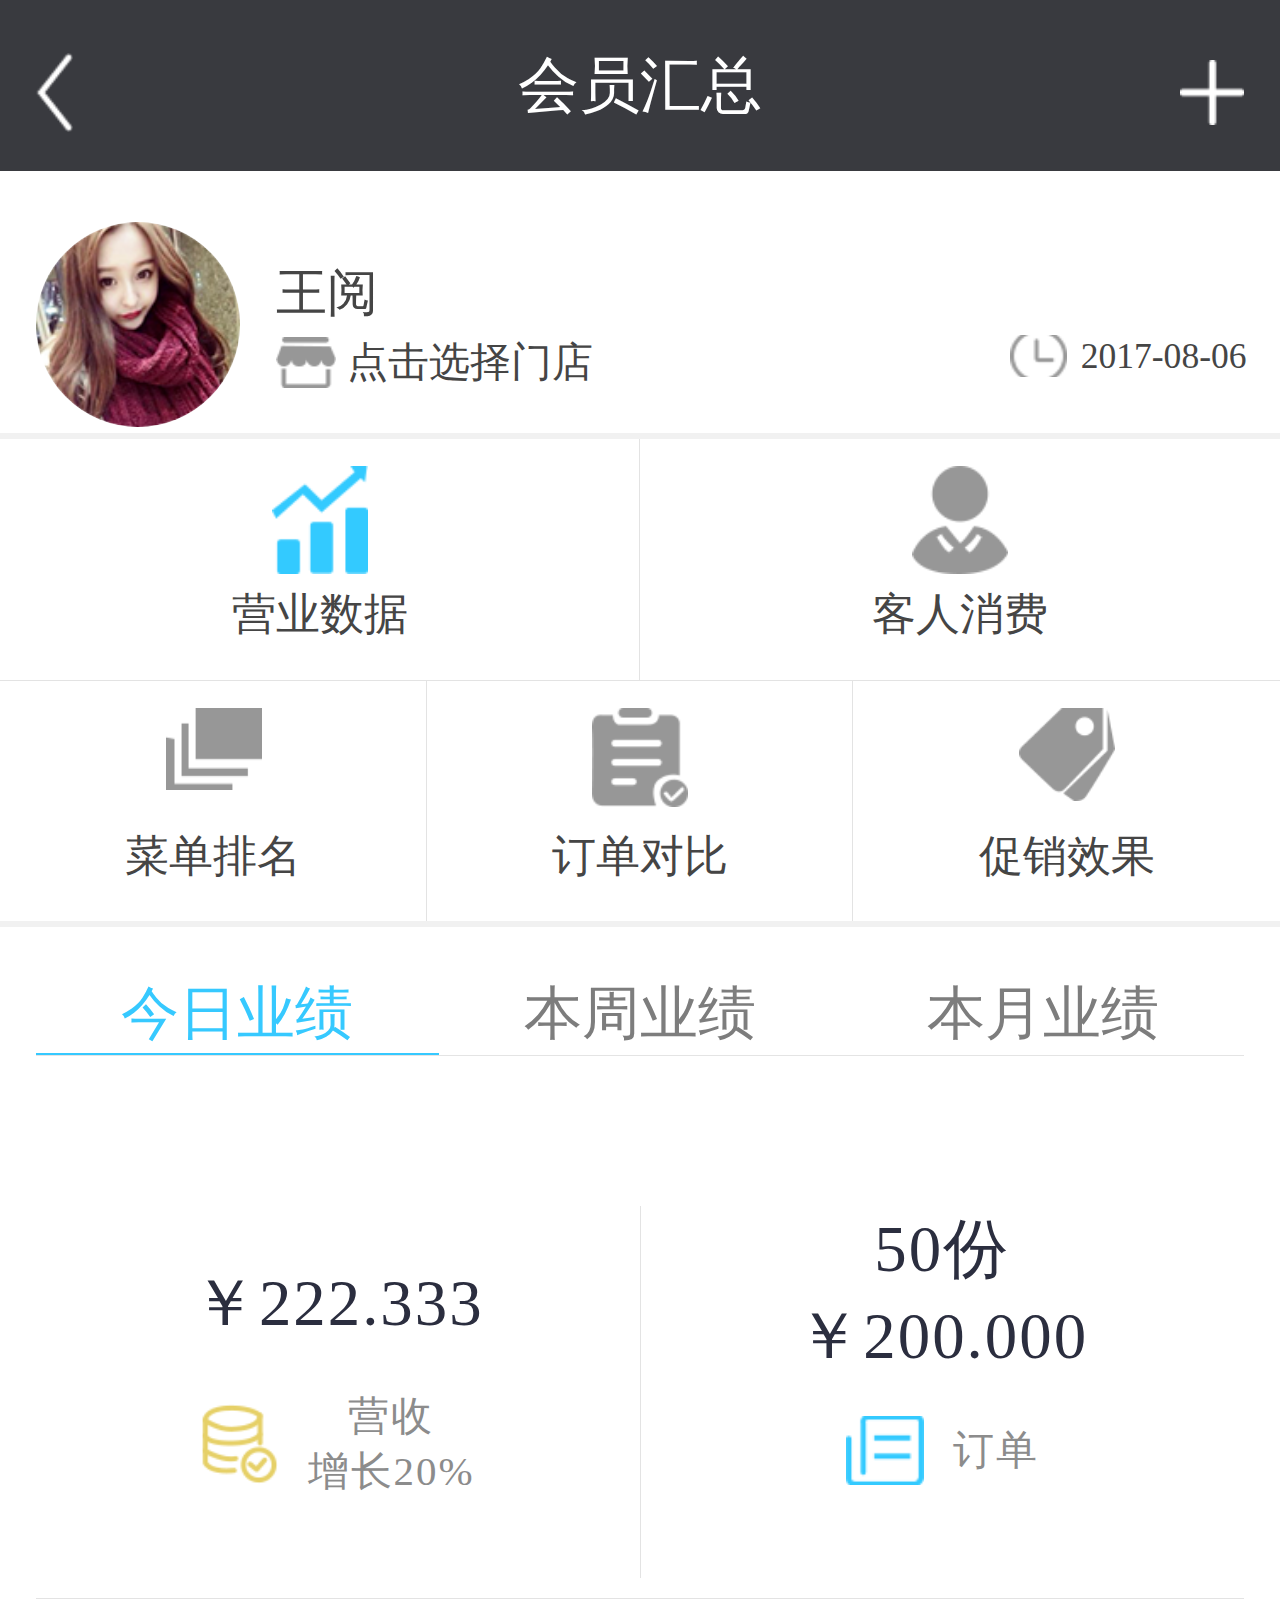
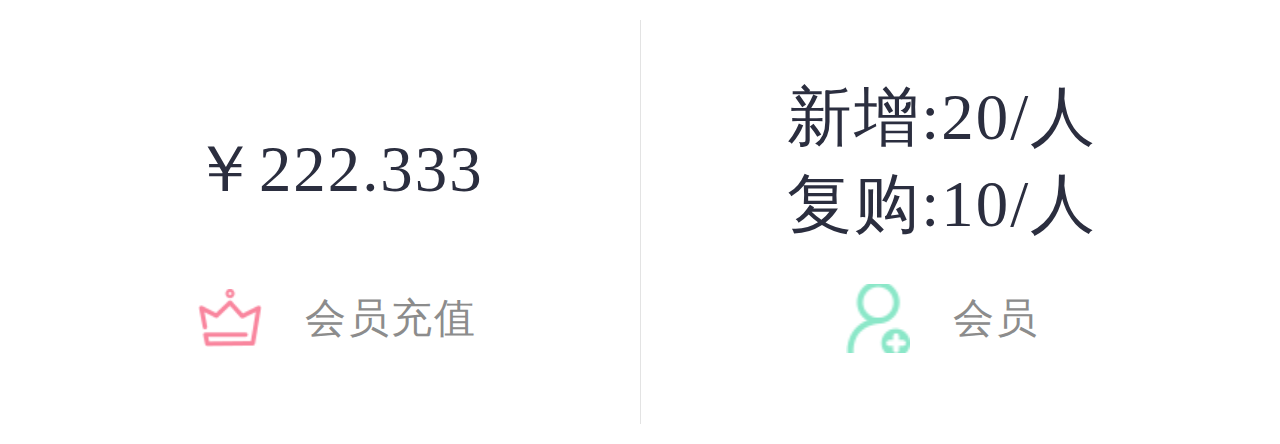
==== bb.html @ bf276a0b "bbb" ====
<!DOCTYPE html>
<html>
	<head>
		<meta charset="UTF-8">
		<meta name="viewport" content="width=device-width,initial-scale=1.0,user-scalable=0" />
		<title></title>

		<link rel="stylesheet" type="text/css" href="css/public.css" />
		<link rel="stylesheet" type="text/css" href="css/bb.css" />
		
		
		<script src="js/width.js" type="text/javascript" charset="utf-8"></script>
		<script type="text/javascript">
			to.setFontSize(18);
			window.onload = function() {
				window.onresize = function() {
					to.setFontSize(18);
				}
			}
		</script>
	</head>
	<body>
		
		<!--		头部-->
		<header>
			<ul class="clearlr">
				<li>
					<a href="javascript:history.go(-1)" class="left"><img src="image/huitui.png" /></a>
				</li>
				<li>
					会员汇总
				</li>
				<li>
					<a class="right">
						<img src="image/menu.png" />
					</a>
					<div>
						<a href="">添加门店</a>
						<a href="">添加片区</a>
						<a href="">添加用户</a>
					</div>
				</li>
			</ul>
		</header>
		<script src="js/anios.js" type="text/javascript" charset="utf-8"></script>
<!--		用户-->
		<div class="user">
				<div class="mleft">
					<img src="image/tou.png"/>
				</div>
				<div class="wid">
					<p>王阅</p>
					<div class="clearlr">
						<a href="javascript:void(0)">点击选择门店</a>
						<span>2017-08-06</span>
					</div>
				</div>
		</div>
		<div class="tianchongs">
			
		</div>
		
<!--		菜单-->
		
		<div class="menu">
			<ul>
				<li class="clearlr">
					<div>
						<a href="">
							<span>营业数据</span>
						</a>
					</div>
					<div>
						<a href="">
							<span>客人消费</span>
						</a>
					</div>
				</li>
				<li class="clearlr">
					<div>
						<a href="">
							<span>菜单排名</span>
						</a>
					</div>
					<div>
						<a href="">
							<span>订单对比</span>
						</a>
					</div>
					<div>
						<a href="">
							<span>促销效果</span>
						</a>
					</div>
				</li>
			</ul>
		</div>
		<div class="tianchongs">
			
		</div>
		
<!--		业绩-->
		<div class="performance">
			<ol class="clearlr">
				<li class="active">
					今日业绩
				</li>
				<li>
					本周业绩
				</li>
				<li>
					本月业绩
				</li>
			</ol>
			
			<ul class="active">
				<li>
					<div>
						<div>
							<p>￥222.333</p>
						</div>
						<p>
							<span>
								营收<br />
								增长20%
							</span>
						</p>
					</div>
					<div>
						<div>
							<p>50份</p>
							<p>￥200.000</p>
						</div>
						<p>
							<span>订单</span>
						</p>
					</div>
				</li>
				<li>
					<div>
						<div>
							<p>￥222.333</p>
						</div>
						<p>
							<span>会员充值</span>
						</p>
					</div>
					<div>
						<div>
							<p>
								新增:20/人
							</p>
							<p>
								复购:10/人
							</p>
						</div>
						<p>
							<span>会员</span>
						</p>
					</div>
				</li>
			</ul>
			
			
			<ul>
				<li>
					<div>
						<div>
							<p>555.333</p>
						</div>
						<p>
							<span>
								营收<br />
								增长20%
							</span>
						</p>
					</div>
					<div>
						<div>
							<p>50份</p>
							<p>￥200.000</p>
						</div>
						<p>
							<span>订单</span>
						</p>
					</div>
				</li>
				<li>
					<div>
						<div>
							<p>￥222.333</p>
						</div>
						<p>
							<span>会员充值</span>
						</p>
					</div>
					<div>
						<div>
							<p>
								新增:20/人
							</p>
							<p>
								复购:10/人
							</p>
						</div>
						<p>
							<span>会员</span>
						</p>
					</div>
				</li>
			</ul>
			
			
			<ul>
				<li>
					<div>
						<div>
							<p>￥888.333</p>
						</div>
						<p>
							<span>
								营收<br />
								增长20%
							</span>
						</p>
					</div>
					<div>
						<div>
							<p>50份</p>
							<p>￥200.000</p>
						</div>
						<p>
							<span>订单</span>
						</p>
					</div>
				</li>
				<li>
					<div>
						<div>
							<p>￥222.333</p>
						</div>
						<p>
							<span>会员充值</span>
						</p>
					</div>
					<div>
						<div>
							<p>
								新增:20/人
							</p>
							<p>
								复购:10/人
							</p>
						</div>
						<p>
							<span>会员</span>
						</p>
					</div>
				</li>
			</ul>
		</div>
		
		
		<script src="js/jquery-3.2.1.js" type="text/javascript" charset="utf-8"></script>
		<script src="js/header.js" type="text/javascript" charset="utf-8"></script>
		<script src="js/bb.js" type="text/javascript" charset="utf-8"></script>
	</body>
</html>
---- css/public.css ----
body,html,h1,h2,h3,h4,h5,h6,p,div,ul,li,ol,dt,dd,dl,u,i,a{
	margin: 0;
	padding: 0;
	font-family: pingfang;
}
ul,li,ol{
	list-style: none;
}
img{
	width: 100%;
	height: auto;
}
button{
	outline: none;
}
a{
	text-decoration: none;
}
a:focus,a:active{
	border: none;
	background: none;
}
.clearlr:after{
	content: "";
	display: block;
	clear: both;
	height: 0;
	line-height: 0;
	visibility: hidden;
}
.clearlr{
	zoom: 1;
}

@font-face {
	font-family:pingfang;
	src: url("../font/PingFang Medium.ttf");
}




/*<!--		头部-->*/
header{
	background: #393A3F;
	color: #ffffff;
	position: relative;
}
header ul li{
	float: left;
	width: 33.333333%;
	
	height: 2.4rem;
	line-height: 2.4rem;
}
header ul li:nth-child(1) a{
	display: block;
	width: 2.5rem;
	margin-left: 0.5rem;
}
header ul li:nth-child(1) a img{
	display: inline-block;
	vertical-align: middle;
	width: 0.528rem;
}
header ul li:nth-child(2){
	font-size: 0.864rem;
	text-align: center;
}
header ul li:nth-child(3){
	text-align: right;
}
header ul li:nth-child(3)>a{
	display: block;
	float: right;
	width: 2.5rem;
	margin-right: 0.5rem;
	text-align: right;
}
header ul li:nth-child(3)>a img{
	display: inline-block;
	width: 0.912rem;
	vertical-align: middle;
}
header ul li:nth-child(3) div{
	position: absolute;
	right: 2.5rem;
	top: 2rem;
	background: white;
	box-shadow: 1px 0px 1px #D2D2D2,
				-1px 0px 1px #D2D2D2,
				0px 1px 1px #D2D2D2,
				0px -1px 1px #D2D2D2;
	display: none;
	z-index: 99999;
}
header ul li:nth-child(3) div.active{
	display: block;
}
header ul li:nth-child(3) div a{
	display: block;
	color: #4a4a4a;
	font-size: 0.65rem;
	line-height: initial;
	padding: 0.3rem 0.8rem;
	padding-left: 1.5rem;
}
header ul li:nth-child(3) div a:nth-child(1){
	background: url(../image/mendian.png) no-repeat 0.3rem center;
	background-size:1rem auto;
}
header ul li:nth-child(3) div a:nth-child(2){
	background: url(../image/pianqu.png) no-repeat 0.5rem center;
	background-size:0.7rem auto;
}
header ul li:nth-child(3) div a:nth-child(3){
	background: url(../image/yonghu.png) no-repeat 0.4rem center;
	background-size:1rem auto;
}
header ul li:nth-child(3) div a:nth-child(n+2){
	border-top:1px solid #CECECE;
}
---- css/bb.css ----
/*body{
	background: #F1F1F1;
}*/
.tianchongs{
	height: 6px;
	background: #F1F1F1;
}
.user{
	font-size: 0;
	padding-top: 0.72rem;
	background: white;
	padding-bottom:6px;
}
.user>div{
	display: inline-block;
	vertical-align: middle;
}
.user>div:nth-child(1){
	width: 2.88rem;
	height: 2.88rem;
	border-radius:50%;
	margin-left:0.5rem;
	margin-right: 0.5rem;
}
.user>div:nth-child(1) img{
	width: 2.88rem;
	height: 2.88rem;
	border-radius:50%;
}
.user>div:nth-child(2) {
	width: 13.65rem;
}
.user>div:nth-child(2) p{
	color: #454545;
	font-size: 0.72rem;
}
.user>div:nth-child(2) div{
	margin-top:0.1rem;
}
.user>div:nth-child(2) div a{
	float: left;
	font-size: 0.576rem;
	color: #454545;
	padding-left: 1rem;
	background: url(../image/mendian01.png) no-repeat 0 center;
	background-size:0.85rem auto;
}
.user>div:nth-child(2) div span{
	float: right;
	color: #454545;
	padding-left: 1rem;
	background: url(../image/time.png) no-repeat 0 center;
	background-size:0.8rem auto;
	font-size: 0.5rem;
}

/*<!--		菜单-->*/
.menu{
	background: white;
/*	padding: 0.384rem 0 0.504rem 0;*/
}
.menu ul{
	text-align: center;
}
.menu ul li{

}
.menu ul li div a{
	display: block;
	font-size: 0.624rem;
	color: #454545;
/*	padding: 2.5rem 0 0.5rem 0;*/
	padding: 2.04rem 0 0.504rem 0;
}
.menu ul li:nth-child(1){
	border-bottom: 1px solid #E3E3E3;
}
.menu ul li:nth-child(1) div{
	float: left;
	width: 50%;
	position: relative;
}
.menu ul li:nth-child(1) div:nth-child(1):before{
	content: "";
	position: absolute;
	right: 0;
	top: 0;
	bottom: 0;
	width: 1px;
	background: #E3E3E3;
}
.menu ul li:nth-child(2) div{
	float: left;
	width:33.333333%;
	position: relative;
}
.menu ul li:nth-child(2) div:not(:last-child):before{
	content: "";
	position: absolute;
	right: 0;
	top: 0;
	bottom: 0;
	width: 1px;
	background: #E3E3E3;
}
.menu ul li:nth-child(1) div:nth-child(1) a{
	background: url(../image/yingyeshujku.png) no-repeat center 0.384rem;
	background-size:1.344rem auto;
}
.menu ul li:nth-child(1) div:nth-child(2) a{
	background: url(../image/keren.png) no-repeat center 0.384rem;
	background-size:1.344rem auto;
}
.menu ul li:nth-child(2) div:nth-child(1) a{
	background: url(../image/paiming.png) no-repeat center 0.384rem;
	background-size:1.344rem auto;
}
.menu ul li:nth-child(2) div:nth-child(2) a{
	background: url(../image/duibi.png) no-repeat center 0.384rem;
	background-size:1.344rem auto;
}
.menu ul li:nth-child(2) div:nth-child(3) a{
	background: url(../image/xiaoguo.png) no-repeat center 0.384rem;
	background-size:1.344rem auto;
}


/*<!--		业绩-->*/
.performance{
	background: white;
	padding: 0 0.5rem;
}
.performance ol{
	border-bottom: 1px solid #E4E4E4;
}
.performance ol li{
	float: left;
	width: 33.333333%;
	text-align: center;
	color: #7d7d7d;
	font-size: 0.816rem;
	padding: 0.672rem 0 0 0;
}
.performance ol li.active{
	color: #36c9ff;
	border-bottom: 2px solid #36C9FF;
}
.performance  ul{
	padding-top: 2.112rem;
	display: none;
}
.performance  ul.active{
	display: block;
}
.performance  ul li{
	font-size: 0;
	position: relative;
	padding-bottom: 0.288rem;
}
.performance  ul li>div{
	display: inline-block;
	width: 50%;
	text-align: center;
	vertical-align: bottom;
	padding-bottom: 1rem;
	letter-spacing: 2px;
}
.performance  ul li>div>div{
	color: #2b2e3f;
	font-size: 0.912rem;
	margin-bottom: 0.5rem;
	position: relative;
}
.performance  ul li>div>p{
	
}
.performance  ul li>div>p span{
	display: inline-block;
	color: #8c8c8c;
	font-size: 0.576rem;
	padding: 0.1rem 0;
	padding-left: 1.5rem;
}
.performance  ul li:nth-child(1) div:nth-child(1) span{
	background: url(../image/yingshou.png) no-repeat 0 center;
	background-size:1.08rem auto;
}
.performance  ul li:nth-child(1) div:nth-child(2) span{
	background: url(../image/dingdan.png) no-repeat 0 center;
	background-size:1.1rem auto;
	margin-bottom: 0.3rem;
}
.performance  ul li:nth-child(2) div:nth-child(1) span{
	background: url(../image/huiyuanchognzhi.png) no-repeat 0 center;
	margin-top: 0.5rem;
	background-size:0.9rem auto;
}
.performance  ul li:nth-child(2) div:nth-child(2) span{
	background: url(../image/lvhuiyuan.png) no-repeat 0 center;
	background-size:0.9rem auto;
}
.performance  ul li:nth-child(1){
	border-bottom: 1px solid #E3E3E3;
	margin-bottom: 0.288rem;
}
.performance  ul li:nth-child(1) div:nth-child(2):before{
	content: "";
	position: absolute;
	left: 50%;
	top: 0;
	bottom: 0.288rem;
	width: 1px;
	background: #E3E3E3;
}
.performance  ul li:nth-child(2) div:nth-child(2):before{
	content: "";
	position: absolute;
	left: 50%;
	top: 0;
	bottom: 0.288rem;
	width: 1px;
	background: #E3E3E3;
}
.performance  ul li:nth-child(2) div{
	margin-top: 0.384rem;
}
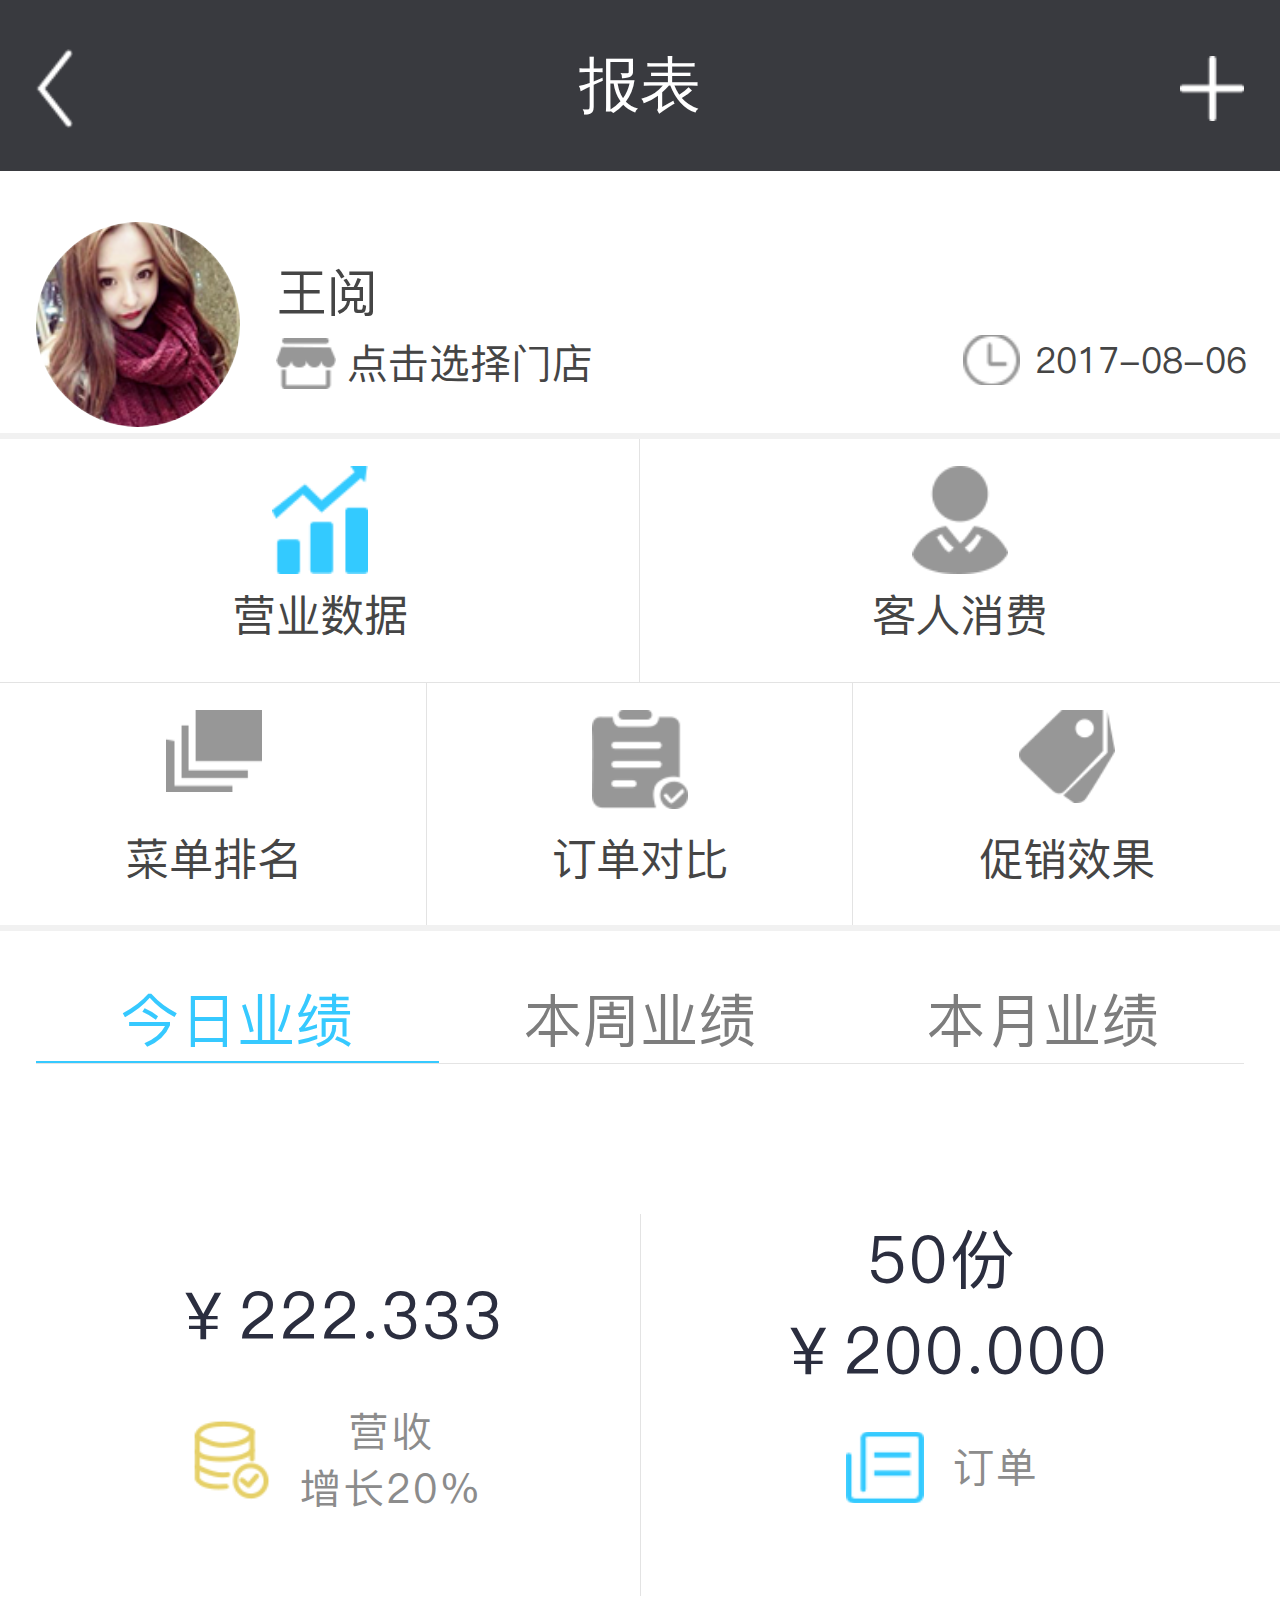
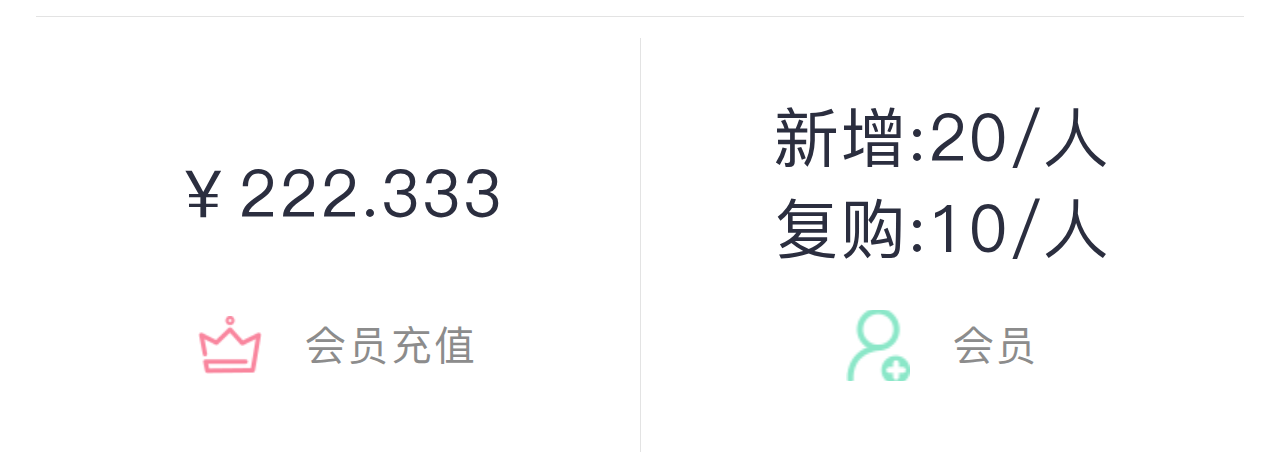
==== commit ad8442fd: "aaa" ====
--- a/bb.html
+++ b/bb.html
@@ -28,7 +28,7 @@
 					<a href="javascript:history.go(-1)" class="left"><img src="image/huitui.png" /></a>
 				</li>
 				<li>
-					会员汇总
+					报表
 				</li>
 				<li>
 					<a class="right">
@@ -56,6 +56,22 @@
 					</div>
 				</div>
 		</div>
+		
+		
+		<script type="text/javascript">
+				var u = navigator.userAgent, app = navigator.appVersion;
+				var ua = navigator.userAgent.toLowerCase();
+				var mleft = document.querySelector(".user .mleft");
+				var wid = document.querySelector(".user .wid");
+				if(/android/.test(ua) && u.indexOf('MicroMessenger') > -1) {
+					  mleft.style.marginLeft = "1rem"; 	
+					  wid.style.width = "12.65rem";
+				}
+		</script>
+		
+		
+		
+		
 		<div class="tianchongs">
 			
 		</div>
--- a/css/public.css
+++ b/css/public.css
@@ -20,6 +20,11 @@
 	border: none;
 	background: none;
 }
+a {
+  -webkit-tap-highlight-color: transparent;
+  -webkit-touch-callout: none;
+  -webkit-user-select: none;
+}
 .clearlr:after{
 	content: "";
 	display: block;
@@ -35,6 +40,10 @@
 @font-face {
 	font-family:pingfang;
 	src: url("../font/PingFang Medium.ttf");
+}
+@font-face {
+	font-family:pingfangbold;
+	src: url("../font/PingFang Bold.ttf");
 }
 
 
@@ -66,6 +75,7 @@
 header ul li:nth-child(2){
 	font-size: 0.864rem;
 	text-align: center;
+	font-family: pingfangbold;
 }
 header ul li:nth-child(3){
 	text-align: right;
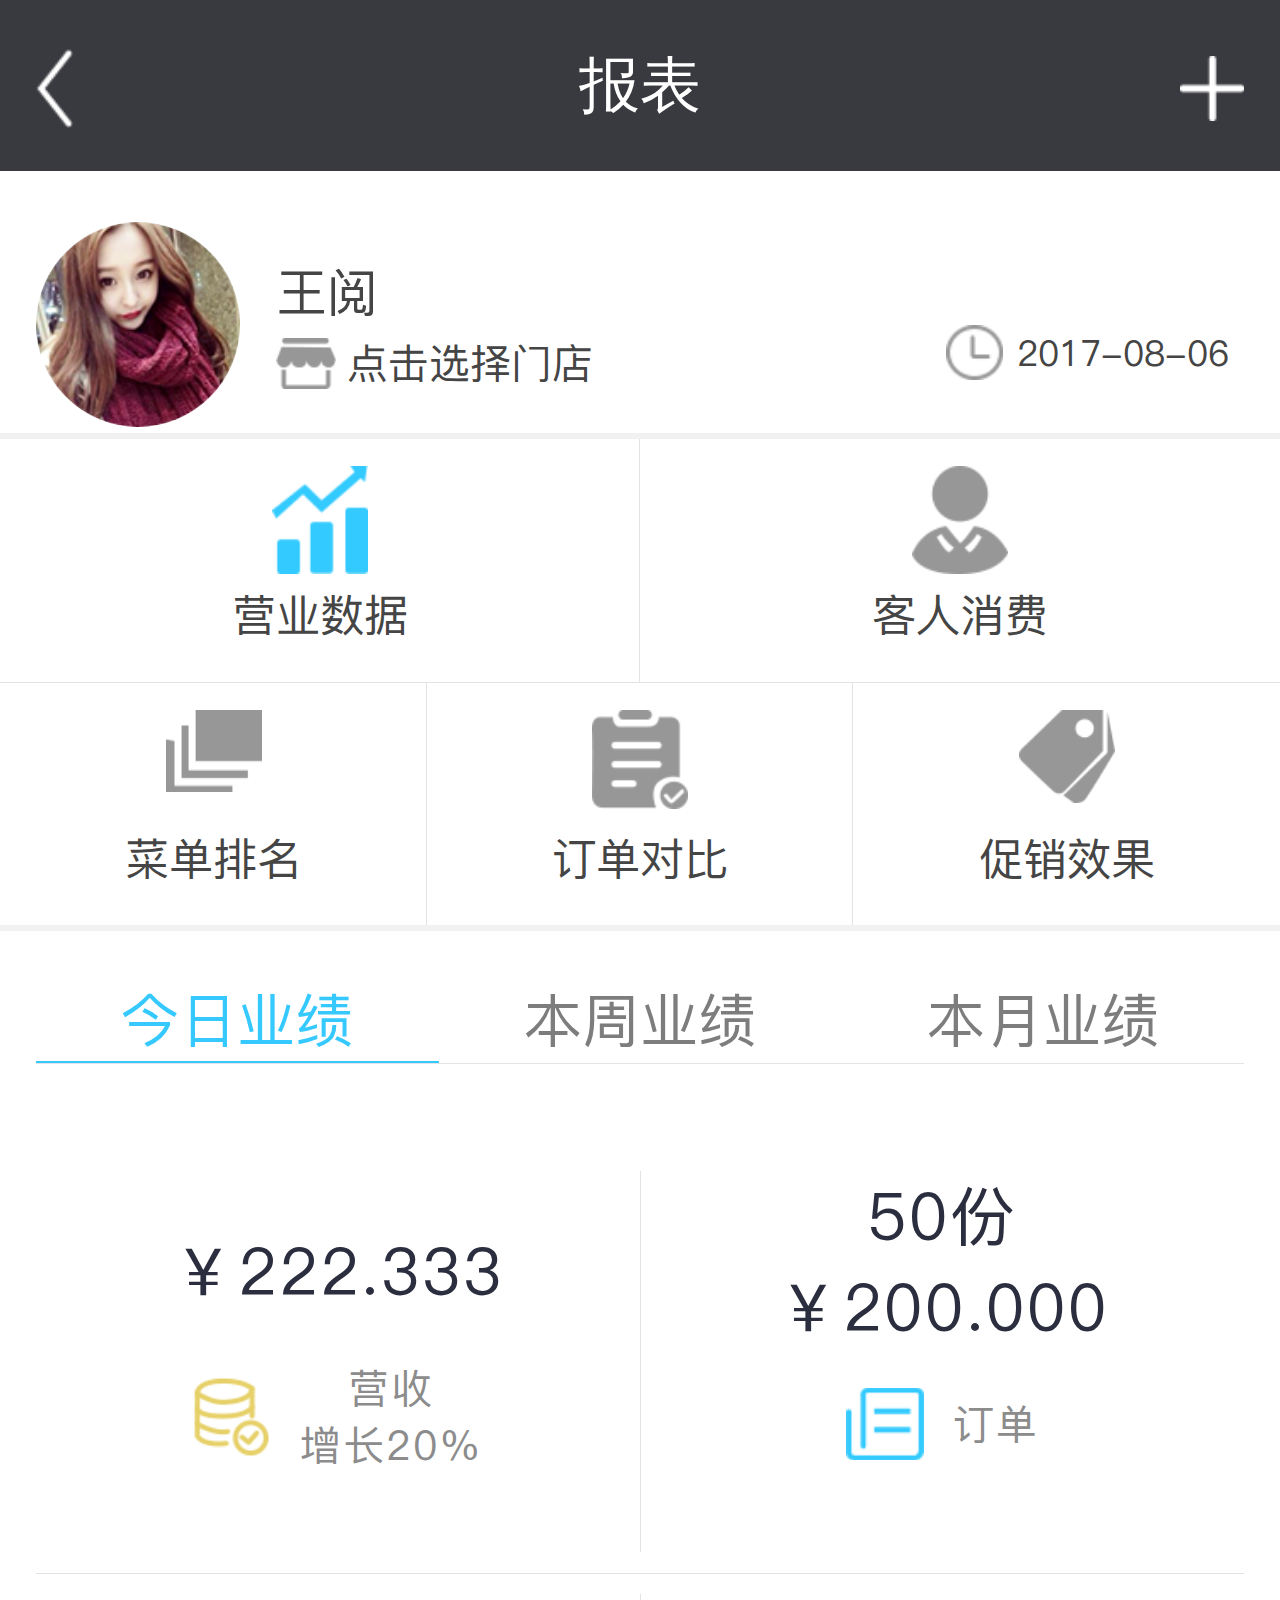
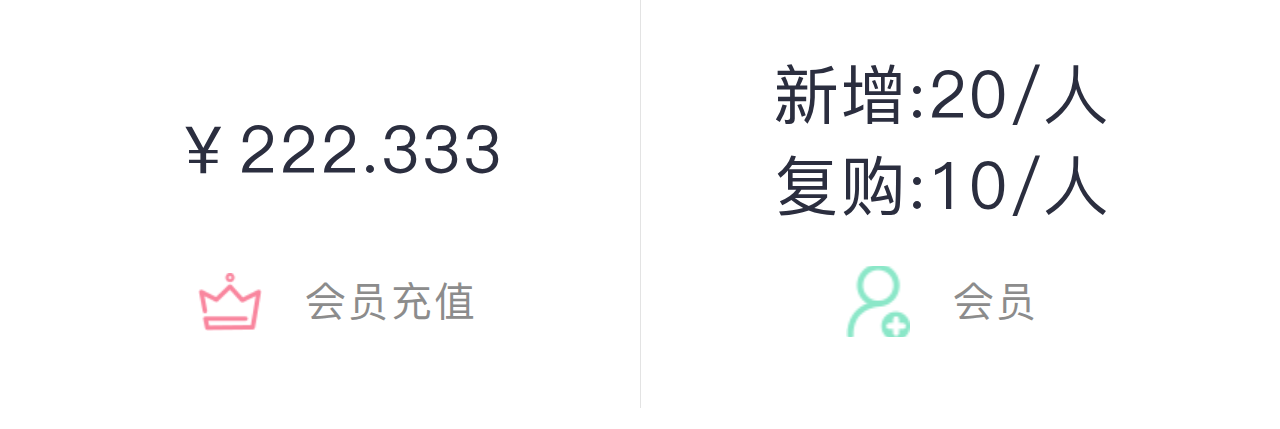
==== commit 0c51e197: "list" ====
--- a/bb.html
+++ b/bb.html
@@ -65,7 +65,7 @@
 				var wid = document.querySelector(".user .wid");
 				if(/android/.test(ua) && u.indexOf('MicroMessenger') > -1) {
 					  mleft.style.marginLeft = "1rem"; 	
-					  wid.style.width = "12.65rem";
+					  wid.style.width = "12.4rem";
 				}
 		</script>
 		
--- a/css/public.css
+++ b/css/public.css
@@ -112,19 +112,19 @@
 	color: #4a4a4a;
 	font-size: 0.65rem;
 	line-height: initial;
-	padding: 0.3rem 0.8rem;
-	padding-left: 1.5rem;
+	padding: 0.6rem 1.3rem;
+	padding-left:2.5rem;
 }
 header ul li:nth-child(3) div a:nth-child(1){
-	background: url(../image/mendian.png) no-repeat 0.3rem center;
+	background: url(../image/mendian.png) no-repeat 1rem center;
 	background-size:1rem auto;
 }
 header ul li:nth-child(3) div a:nth-child(2){
-	background: url(../image/pianqu.png) no-repeat 0.5rem center;
+	background: url(../image/pianqu.png) no-repeat 1.2rem center;
 	background-size:0.7rem auto;
 }
 header ul li:nth-child(3) div a:nth-child(3){
-	background: url(../image/yonghu.png) no-repeat 0.4rem center;
+	background: url(../image/yonghu.png) no-repeat 1.1rem center;
 	background-size:1rem auto;
 }
 header ul li:nth-child(3) div a:nth-child(n+2){
--- a/css/bb.css
+++ b/css/bb.css
@@ -28,7 +28,7 @@
 	border-radius:50%;
 }
 .user>div:nth-child(2) {
-	width: 13.65rem;
+	width: 13.4rem;
 }
 .user>div:nth-child(2) p{
 	color: #454545;
@@ -52,6 +52,9 @@
 	background: url(../image/time.png) no-repeat 0 center;
 	background-size:0.8rem auto;
 	font-size: 0.5rem;
+	padding-top:0.1rem;
+	padding-bottom: 0.1rem;
+	margin-top: -0.2rem;
 }
 
 /*<!--		菜单-->*/
@@ -146,7 +149,7 @@
 	border-bottom: 2px solid #36C9FF;
 }
 .performance  ul{
-	padding-top: 2.112rem;
+	padding-top: 1.5rem;
 	display: none;
 }
 .performance  ul.active{
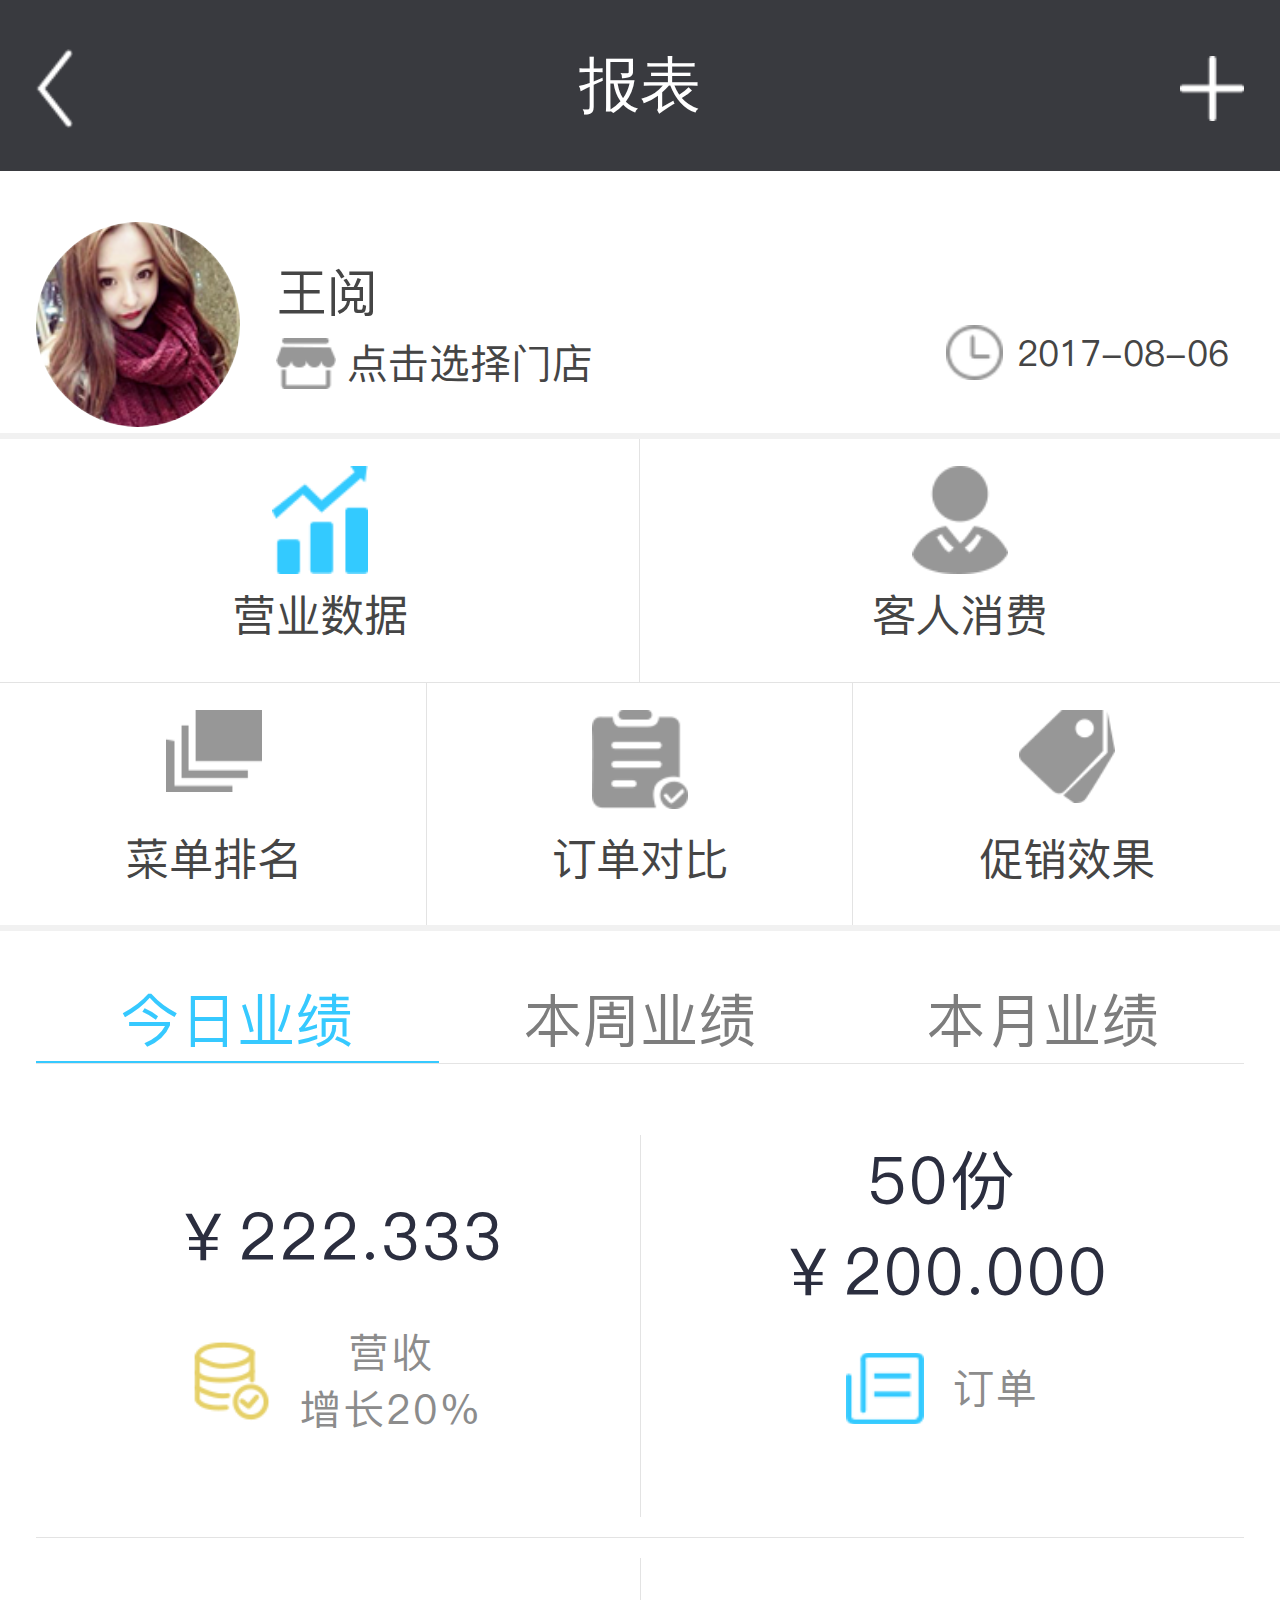
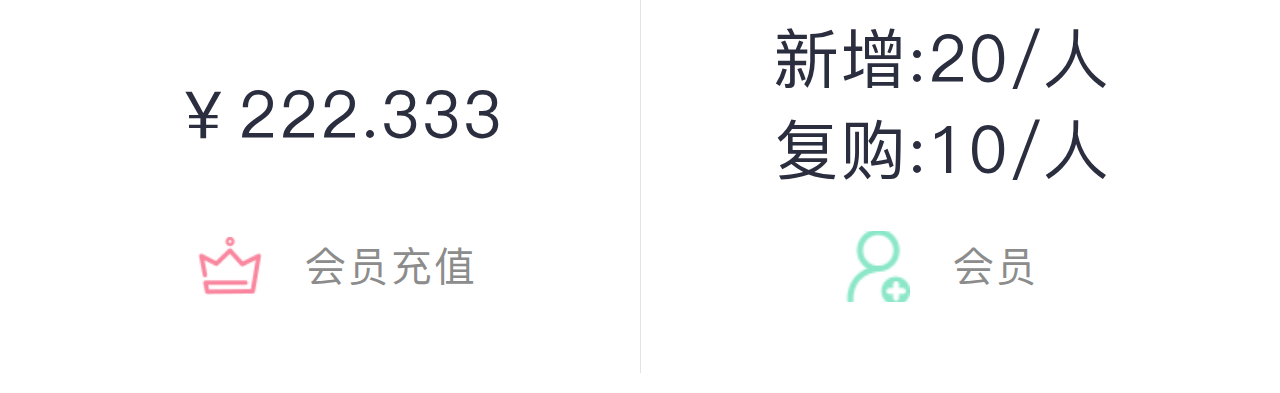
==== commit 9f342a1e: "y" ====
--- a/bb.html
+++ b/bb.html
@@ -81,30 +81,30 @@
 		<div class="menu">
 			<ul>
 				<li class="clearlr">
-					<div>
-						<a href="">
+					<div class="bh">
+						<a href="javascript:void(0)">
 							<span>营业数据</span>
 						</a>
 					</div>
-					<div>
-						<a href="">
+					<div class="bh">
+						<a href="javascript:void(0)">
 							<span>客人消费</span>
 						</a>
 					</div>
 				</li>
 				<li class="clearlr">
-					<div>
-						<a href="">
+					<div class="bh">
+						<a href="javascript:void(0)">
 							<span>菜单排名</span>
 						</a>
 					</div>
-					<div>
-						<a href="">
+					<div class="bh">
+						<a href="javascript:void(0)">
 							<span>订单对比</span>
 						</a>
 					</div>
-					<div>
-						<a href="">
+					<div class="bh">
+						<a href="javascript:void(0)">
 							<span>促销效果</span>
 						</a>
 					</div>
@@ -131,7 +131,7 @@
 			
 			<ul class="active">
 				<li>
-					<div>
+					<div class="ql">
 						<div>
 							<p>￥222.333</p>
 						</div>
@@ -142,7 +142,7 @@
 							</span>
 						</p>
 					</div>
-					<div>
+					<div class="ql">
 						<div>
 							<p>50份</p>
 							<p>￥200.000</p>
@@ -153,7 +153,7 @@
 					</div>
 				</li>
 				<li>
-					<div>
+					<div class="ql">
 						<div>
 							<p>￥222.333</p>
 						</div>
@@ -161,7 +161,7 @@
 							<span>会员充值</span>
 						</p>
 					</div>
-					<div>
+					<div class="ql">
 						<div>
 							<p>
 								新增:20/人
@@ -180,9 +180,9 @@
 			
 			<ul>
 				<li>
-					<div>
-						<div>
-							<p>555.333</p>
+					<div class="ql">
+						<div>
+							<p>￥555.333</p>
 						</div>
 						<p>
 							<span>
@@ -191,7 +191,7 @@
 							</span>
 						</p>
 					</div>
-					<div>
+					<div class="ql">
 						<div>
 							<p>50份</p>
 							<p>￥200.000</p>
@@ -202,7 +202,7 @@
 					</div>
 				</li>
 				<li>
-					<div>
+					<div class="ql">
 						<div>
 							<p>￥222.333</p>
 						</div>
@@ -210,7 +210,7 @@
 							<span>会员充值</span>
 						</p>
 					</div>
-					<div>
+					<div class="ql">
 						<div>
 							<p>
 								新增:20/人
@@ -229,7 +229,7 @@
 			
 			<ul>
 				<li>
-					<div>
+					<div class="ql">
 						<div>
 							<p>￥888.333</p>
 						</div>
@@ -240,7 +240,7 @@
 							</span>
 						</p>
 					</div>
-					<div>
+					<div class="ql">
 						<div>
 							<p>50份</p>
 							<p>￥200.000</p>
@@ -251,7 +251,7 @@
 					</div>
 				</li>
 				<li>
-					<div>
+					<div class="ql">
 						<div>
 							<p>￥222.333</p>
 						</div>
@@ -259,7 +259,7 @@
 							<span>会员充值</span>
 						</p>
 					</div>
-					<div>
+					<div class="ql">
 						<div>
 							<p>
 								新增:20/人
@@ -280,5 +280,6 @@
 		<script src="js/jquery-3.2.1.js" type="text/javascript" charset="utf-8"></script>
 		<script src="js/header.js" type="text/javascript" charset="utf-8"></script>
 		<script src="js/bb.js" type="text/javascript" charset="utf-8"></script>
+		<script src="js/mobile.js" type="text/javascript" charset="utf-8"></script>
 	</body>
 </html>
--- a/css/bb.css
+++ b/css/bb.css
@@ -149,7 +149,7 @@
 	border-bottom: 2px solid #36C9FF;
 }
 .performance  ul{
-	padding-top: 1.5rem;
+	padding-top: 1rem;
 	display: none;
 }
 .performance  ul.active{
@@ -168,6 +168,12 @@
 	padding-bottom: 1rem;
 	letter-spacing: 2px;
 }
+.performance  ul li:nth-child(1)>div:nth-child(1){
+	padding-top: 0.7rem;
+}
+.performance  ul li:nth-child(2)>div:nth-child(1){
+	padding-top: 1.1rem;
+}
 .performance  ul li>div>div{
 	color: #2b2e3f;
 	font-size: 0.912rem;
@@ -225,5 +231,5 @@
 	background: #E3E3E3;
 }
 .performance  ul li:nth-child(2) div{
-	margin-top: 0.384rem;
-}
+	padding-top: 0.384rem;
+}
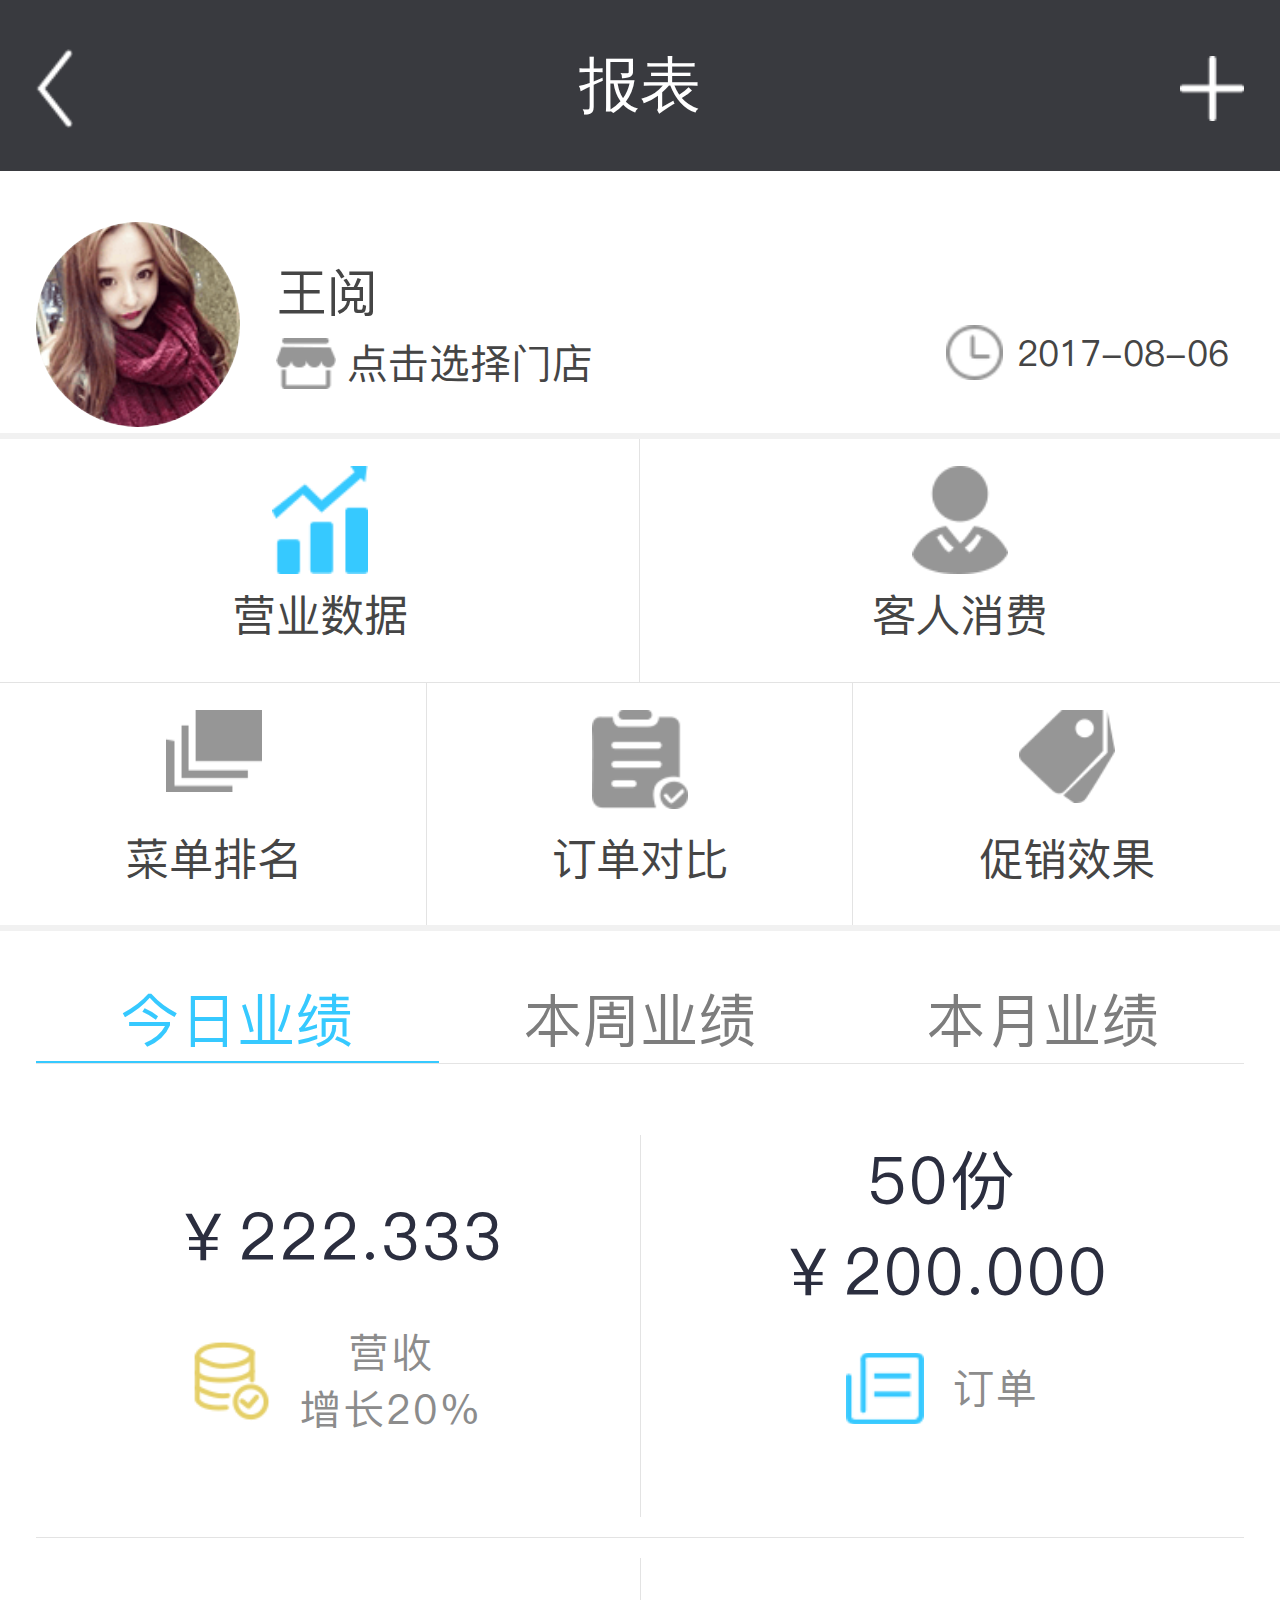
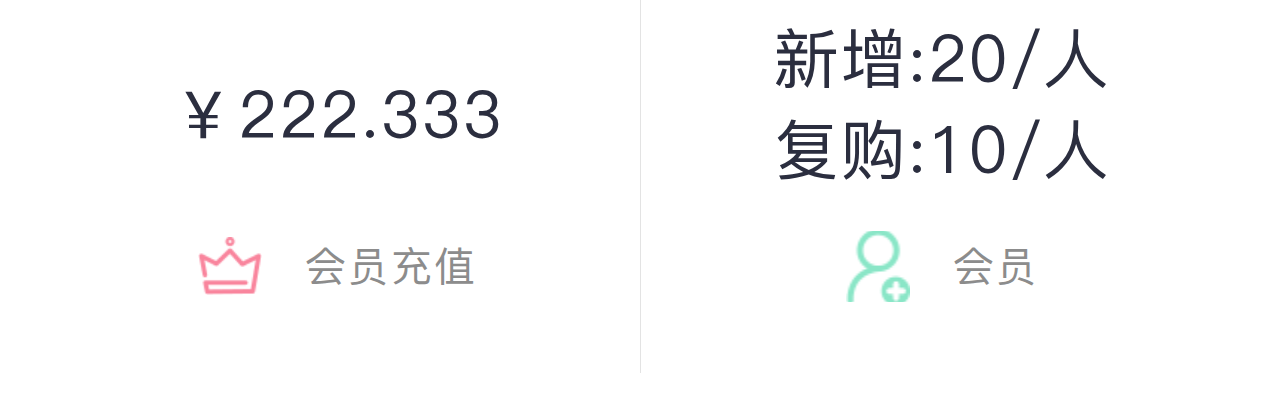
==== commit b6244e7d: "xiugai" ====
--- a/bb.html
+++ b/bb.html
@@ -4,7 +4,7 @@
 		<meta charset="UTF-8">
 		<meta name="viewport" content="width=device-width,initial-scale=1.0,user-scalable=0" />
 		<title></title>
-
+		
 		<link rel="stylesheet" type="text/css" href="css/public.css" />
 		<link rel="stylesheet" type="text/css" href="css/bb.css" />
 		
@@ -278,8 +278,7 @@
 		
 		
 		<script src="js/jquery-3.2.1.js" type="text/javascript" charset="utf-8"></script>
-		<script src="js/header.js" type="text/javascript" charset="utf-8"></script>
+		<script src="js/daohang.js" type="text/javascript" charset="utf-8"></script>
 		<script src="js/bb.js" type="text/javascript" charset="utf-8"></script>
-		<script src="js/mobile.js" type="text/javascript" charset="utf-8"></script>
 	</body>
 </html>
--- a/css/public.css
+++ b/css/public.css
@@ -16,9 +16,10 @@
 a{
 	text-decoration: none;
 }
-a:focus,a:active{
+a:focus,a:active,a:visited,a:hover{
 	border: none;
 	background: none;
+	text-decoration: none;
 }
 a {
   -webkit-tap-highlight-color: transparent;
@@ -35,7 +36,12 @@
 }
 .clearlr{
 	zoom: 1;
+	width: initial;
 }
+
+
+
+
 
 @font-face {
 	font-family:pingfang;
